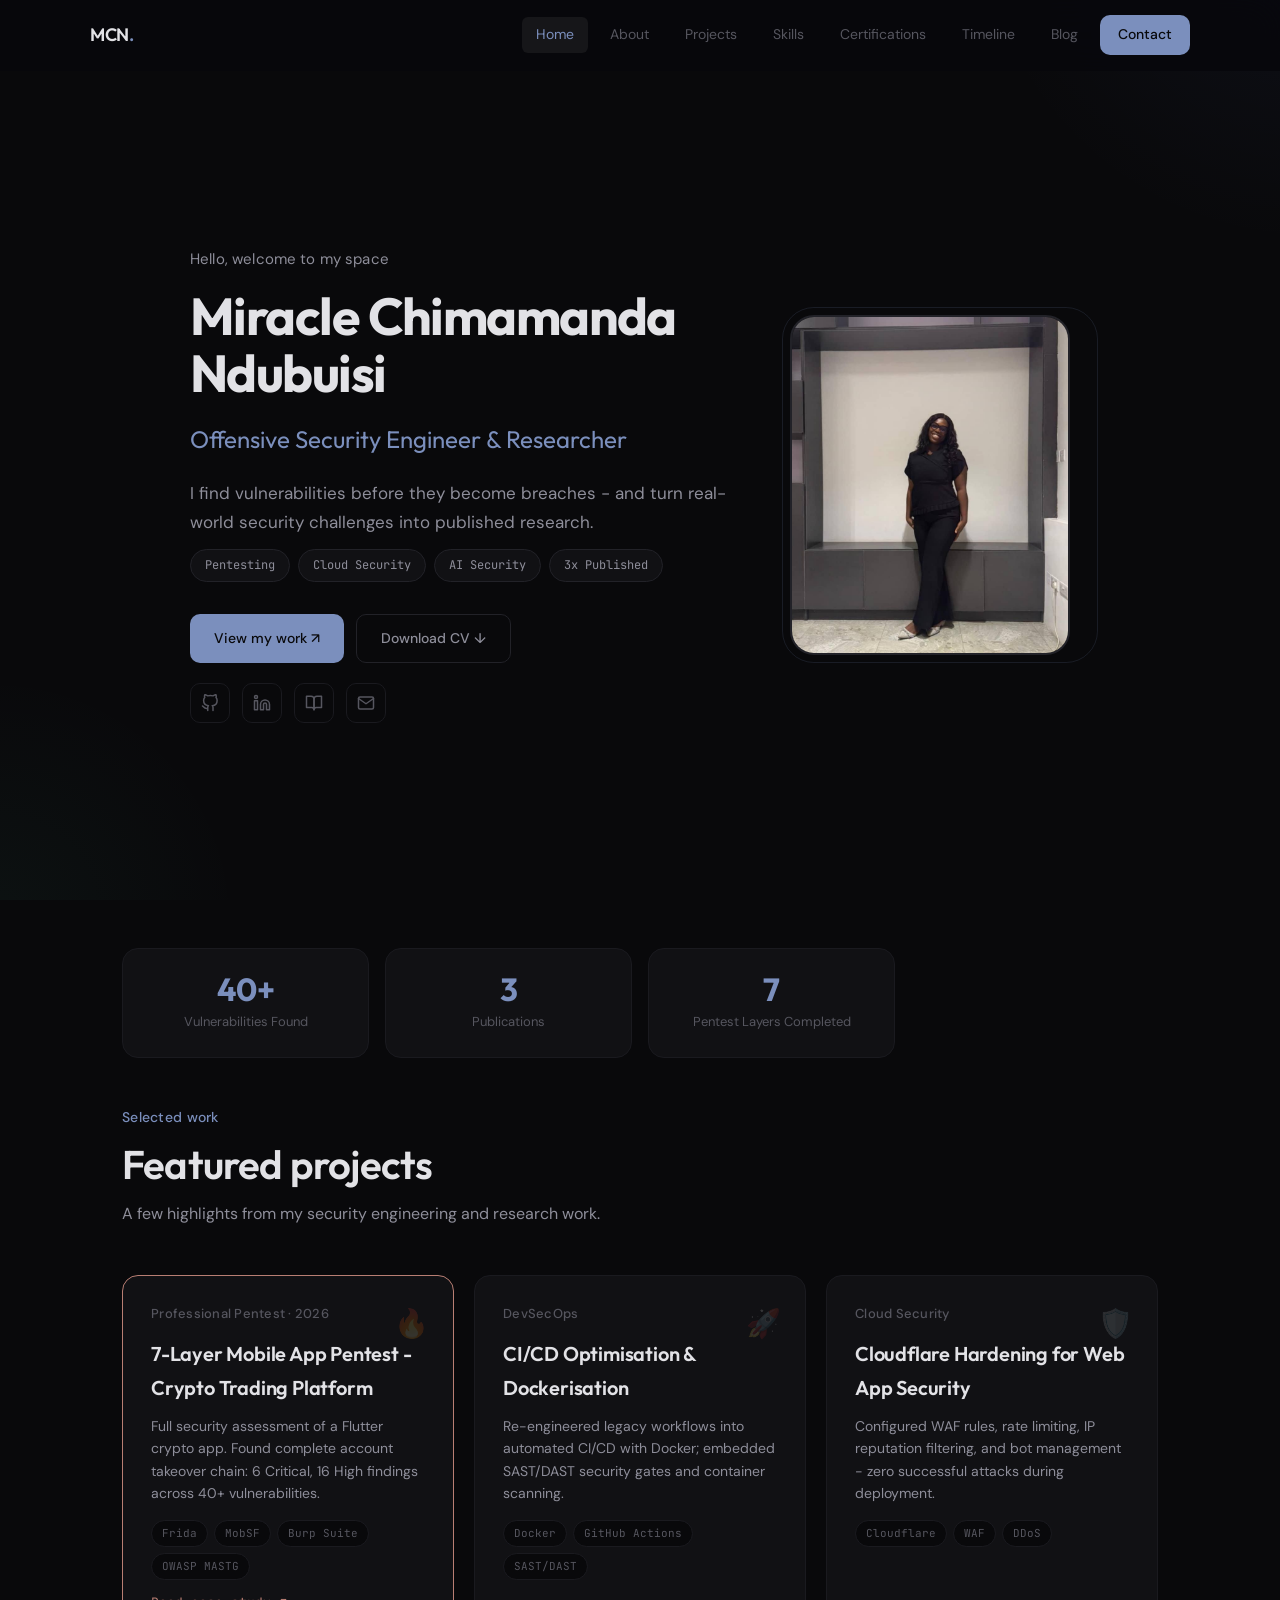
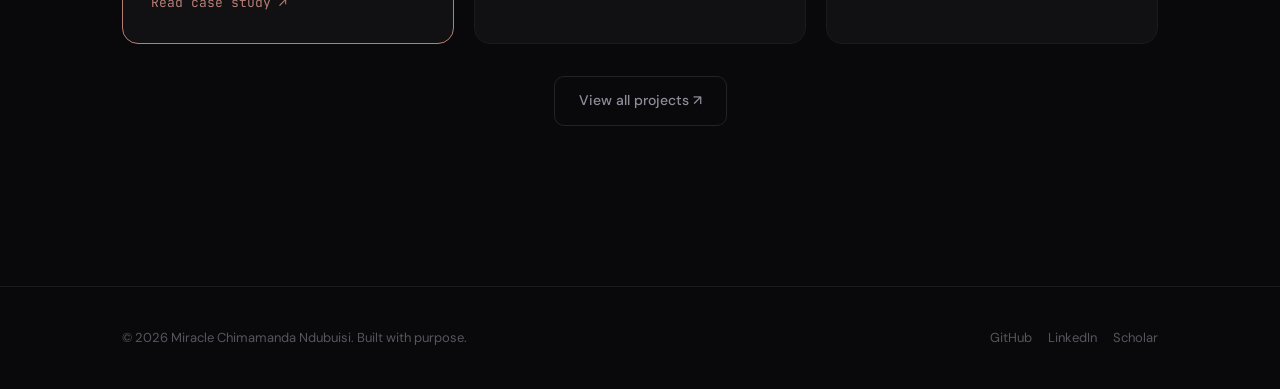
==== index.html @ 76be1806 "Add files via upload Initial portfolio upload" ====
<!DOCTYPE html>
<html lang="en">
<head>
  <meta charset="UTF-8">
  <meta name="viewport" content="width=device-width, initial-scale=1.0">
  <title>Miracle Chimamanda Ndubuisi - Offensive Security Engineer & Researcher</title>
  <meta name="description" content="Offensive Security Engineer & Researcher specializing in penetration testing, AI security, and cloud security.">
  <meta name="keywords" content="security engineer, pentester, researcher, cloud security, cybersecurity">
  <meta property="og:title" content="Miracle Chimamanda Ndubuisi - Offensive Security Engineer & Researcher">
  <meta property="og:description" content="I find vulnerabilities before they become breaches - and turn real-world security challenges into published research.">
  <meta property="og:type" content="website">
  <link rel="stylesheet" href="css/style.css">
  <link rel="icon" href="data:image/svg+xml,<svg xmlns='http://www.w3.org/2000/svg' viewBox='0 0 100 100'><text y='.9em' font-size='90'>🛡️</text></svg>">
</head>
<body>

  <!-- Navigation -->
  <nav class="nav">
    <div class="nav-inner">
      <a href="index.html" class="nav-logo">MCN<span>.</span></a>
      <div class="nav-links">
        <a href="index.html">Home</a>
        <a href="about.html">About</a>
        <a href="projects.html">Projects</a>
        <a href="skills.html">Skills</a>
        <a href="certifications.html">Certifications</a>
        <a href="timeline.html">Timeline</a>
        <a href="blog.html">Blog</a>
        <a href="contact.html" class="nav-cta">Contact</a>
      </div>
      <button class="nav-toggle" aria-label="Menu">
        <span></span><span></span><span></span>
      </button>
    </div>
  </nav>

  <!-- Hero -->
  <section class="hero">
    <div class="container">
      <div class="hero-content">
        <div class="hero-text">
          <p class="hero-greeting">Hello, welcome to my space</p>
          <h1 class="hero-name">Miracle Chimamanda<br>Ndubuisi</h1>
          <p class="hero-title">Offensive Security Engineer & Researcher</p>
          <p class="hero-tagline">
            I find vulnerabilities before they become breaches - and turn real-world security challenges into published research.
          </p>
          <div class="hero-tags">
            <span>Pentesting</span>
            <span>Cloud Security</span>
            <span>AI Security</span>
            <span>3x Published</span>
          </div>
          <div class="hero-actions">
            <a href="projects.html" class="btn btn-primary">View my work ↗</a>
            <a href="assets/resume.pdf" class="btn btn-outline" download>Download CV ↓</a>
          </div>
          <div class="hero-socials">
            <a href="https://github.com/Miminwa" target="_blank" rel="noopener" aria-label="GitHub">
              <svg width="18" height="18" viewBox="0 0 24 24" fill="none" stroke="currentColor" stroke-width="2" stroke-linecap="round" stroke-linejoin="round"><path d="M9 19c-5 1.5-5-2.5-7-3m14 6v-3.87a3.37 3.37 0 0 0-.94-2.61c3.14-.35 6.44-1.54 6.44-7A5.44 5.44 0 0 0 20 4.77 5.07 5.07 0 0 0 19.91 1S18.73.65 16 2.48a13.38 13.38 0 0 0-7 0C6.27.65 5.09 1 5.09 1A5.07 5.07 0 0 0 5 4.77a5.44 5.44 0 0 0-1.5 3.78c0 5.42 3.3 6.61 6.44 7A3.37 3.37 0 0 0 9 18.13V22"/></svg>
            </a>
            <a href="http://www.linkedin.com/in/miracle-ndubuisi" target="_blank" rel="noopener" aria-label="LinkedIn">
              <svg width="18" height="18" viewBox="0 0 24 24" fill="none" stroke="currentColor" stroke-width="2" stroke-linecap="round" stroke-linejoin="round"><path d="M16 8a6 6 0 0 1 6 6v7h-4v-7a2 2 0 0 0-2-2 2 2 0 0 0-2 2v7h-4v-7a6 6 0 0 1 6-6z"/><rect x="2" y="9" width="4" height="12"/><circle cx="4" cy="4" r="2"/></svg>
            </a>
            <a href="https://scholar.google.com/citations?user=nHDebkcAAAAJ" target="_blank" rel="noopener" aria-label="Google Scholar">
              <svg width="18" height="18" viewBox="0 0 24 24" fill="none" stroke="currentColor" stroke-width="2" stroke-linecap="round" stroke-linejoin="round"><path d="M2 3h6a4 4 0 0 1 4 4v14a3 3 0 0 0-3-3H2z"/><path d="M22 3h-6a4 4 0 0 0-4 4v14a3 3 0 0 1 3-3h7z"/></svg>
            </a>
            <a href="mailto:miraclechimamandandubuisibasil@gmail.com" aria-label="Email">
              <svg width="18" height="18" viewBox="0 0 24 24" fill="none" stroke="currentColor" stroke-width="2" stroke-linecap="round" stroke-linejoin="round"><path d="M4 4h16c1.1 0 2 .9 2 2v12c0 1.1-.9 2-2 2H4c-1.1 0-2-.9-2-2V6c0-1.1.9-2 2-2z"/><polyline points="22,6 12,13 2,6"/></svg>
            </a>
          </div>
        </div>
        <div class="hero-photo">
          <img src="assets/profile.jpg" alt="Miracle Chimamanda Ndubuisi">
        </div>
      </div>
    </div>
  </section>

  <!-- Quick Stats -->
  <section class="container">
    <div class="stats-bar fade-in">
      <div class="stat-item">
        <div class="stat-number">40+</div>
        <div class="stat-label">Vulnerabilities Found</div>
      </div>
      <div class="stat-item">
        <div class="stat-number">3</div>
        <div class="stat-label">Publications</div>
      </div>
      <div class="stat-item">
        <div class="stat-number">7</div>
        <div class="stat-label">Pentest Layers Completed</div>
      </div>
    </div>
  </section>

  <!-- Featured Projects Preview -->
  <section class="container" style="padding-bottom: 80px;">
    <div class="section-header fade-in">
      <p class="section-label">Selected work</p>
      <h2 class="section-title">Featured projects</h2>
      <p class="section-desc">A few highlights from my security engineering and research work.</p>
    </div>
    <div class="projects-grid">
      <div class="card project-card fade-in" style="border-color:var(--accent-coral);">
        <div class="project-icon">🔥</div>
        <p class="project-type">Professional Pentest · 2026</p>
        <h3>7-Layer Mobile App Pentest - Crypto Trading Platform</h3>
        <p>Full security assessment of a Flutter crypto app. Found complete account takeover chain: 6 Critical, 16 High findings across 40+ vulnerabilities.</p>
        <div class="project-tags">
          <span>Frida</span>
          <span>MobSF</span>
          <span>Burp Suite</span>
          <span>OWASP MASTG</span>
        </div>
        <a href="case-study-fintech-pentest.html" style="display:inline-block;margin-top:12px;font-family:var(--font-mono);font-size:13px;color:var(--accent-coral);">Read case study &#8599;</a>
      </div>
      <div class="card project-card fade-in">
        <div class="project-icon">🚀</div>
        <p class="project-type">DevSecOps</p>
        <h3>CI/CD Optimisation & Dockerisation</h3>
        <p>Re-engineered legacy workflows into automated CI/CD with Docker; embedded SAST/DAST security gates and container scanning.</p>
        <div class="project-tags">
          <span>Docker</span>
          <span>GitHub Actions</span>
          <span>SAST/DAST</span>
        </div>
      </div>
      <div class="card project-card fade-in">
        <div class="project-icon">🛡️</div>
        <p class="project-type">Cloud Security</p>
        <h3>Cloudflare Hardening for Web App Security</h3>
        <p>Configured WAF rules, rate limiting, IP reputation filtering, and bot management - zero successful attacks during deployment.</p>
        <div class="project-tags">
          <span>Cloudflare</span>
          <span>WAF</span>
          <span>DDoS</span>
        </div>
      </div>
    </div>
    <div style="text-align: center; margin-top: 32px;" class="fade-in">
      <a href="projects.html" class="btn btn-outline">View all projects ↗</a>
    </div>
  </section>

  <!-- Footer -->
  <footer class="footer">
    <div class="footer-inner">
      <p class="footer-text">&copy; <span id="year"></span> Miracle Chimamanda Ndubuisi. Built with purpose.</p>
      <div class="footer-links">
        <a href="https://github.com/Miminwa" target="_blank">GitHub</a>
        <a href="http://www.linkedin.com/in/miracle-ndubuisi" target="_blank">LinkedIn</a>
        <a href="https://scholar.google.com/citations?user=nHDebkcAAAAJ" target="_blank">Scholar</a>
      </div>
    </div>
  </footer>

  <script src="js/main.js"></script>
</body>
</html>
---- css/style.css ----
/* ============================================
   MIRACLE CHIMAMANDA NDUBUISI - PORTFOLIO
   Design: Dark Elegant
   ============================================ */

@import url('https://fonts.googleapis.com/css2?family=Outfit:wght@300;400;500;600;700&family=DM+Sans:ital,wght@0,300;0,400;0,500;0,700;1,400&family=JetBrains+Mono:wght@400;500&display=swap');

/* --- Design Tokens --- */
:root {
  --bg-deep: #09090b;
  --bg-primary: #0c0c0f;
  --bg-card: #111114;
  --bg-elevated: #161619;
  --bg-hover: #1b1b20;

  --text-primary: #e2e2e6;
  --text-secondary: #8e8e9a;
  --text-muted: #56565f;

  --accent-blue: #7b8fbd;
  --accent-teal: #6dab96;
  --accent-purple: #9a8dba;
  --accent-coral: #b87e73;
  --accent-amber: #c4a46a;

  --border: #1a1a1f;
  --border-light: #222228;

  --font-heading: 'Outfit', sans-serif;
  --font-body: 'DM Sans', sans-serif;
  --font-mono: 'JetBrains Mono', monospace;

  --radius-sm: 6px;
  --radius-md: 10px;
  --radius-lg: 16px;
  --radius-xl: 24px;

  --transition: 0.3s cubic-bezier(0.4, 0, 0.2, 1);
  --max-width: 1100px;
}

/* --- Reset & Base --- */
*, *::before, *::after { box-sizing: border-box; margin: 0; padding: 0; }

html {
  scroll-behavior: smooth;
  -webkit-font-smoothing: antialiased;
  -moz-osx-font-smoothing: grayscale;
}

body {
  font-family: var(--font-body);
  background: var(--bg-deep);
  color: var(--text-primary);
  line-height: 1.7;
  font-size: 16px;
  overflow-x: hidden;
}

a { color: var(--accent-blue); text-decoration: none; transition: color var(--transition); }
a:hover { color: var(--accent-teal); }

img { max-width: 100%; display: block; }

::selection { background: var(--accent-blue); color: var(--bg-deep); }

/* --- Scrollbar --- */
::-webkit-scrollbar { width: 6px; }
::-webkit-scrollbar-track { background: var(--bg-deep); }
::-webkit-scrollbar-thumb { background: var(--border-light); border-radius: 3px; }
::-webkit-scrollbar-thumb:hover { background: var(--accent-blue); }

/* --- Navigation --- */
.nav {
  position: fixed;
  top: 0;
  left: 0;
  right: 0;
  z-index: 1000;
  padding: 0 2rem;
  background: rgba(8, 8, 12, 0.85);
  backdrop-filter: blur(20px);
  border-bottom: 1px solid transparent;
  transition: border-color var(--transition), padding var(--transition);
}

.nav.scrolled { border-bottom-color: var(--border); }

.nav-inner {
  max-width: var(--max-width);
  margin: 0 auto;
  display: flex;
  align-items: center;
  justify-content: space-between;
  height: 70px;
}

.nav-logo {
  font-family: var(--font-heading);
  font-weight: 600;
  font-size: 18px;
  color: var(--text-primary);
  letter-spacing: -0.02em;
}

.nav-logo span { color: var(--accent-blue); }

.nav-links { display: flex; gap: 8px; align-items: center; }

.nav-links a {
  font-family: var(--font-body);
  font-size: 14px;
  color: var(--text-muted);
  padding: 6px 14px;
  border-radius: var(--radius-sm);
  transition: all var(--transition);
  font-weight: 400;
}

.nav-links a:hover, .nav-links a.active {
  color: var(--text-primary);
  background: var(--bg-elevated);
}

.nav-links a.active { color: var(--accent-blue); }

.nav-cta {
  background: var(--accent-blue) !important;
  color: var(--bg-deep) !important;
  font-weight: 500 !important;
  padding: 8px 18px !important;
  border-radius: var(--radius-md) !important;
}

.nav-cta:hover { opacity: 0.9; }

/* Mobile menu button */
.nav-toggle {
  display: none;
  background: none;
  border: none;
  cursor: pointer;
  padding: 8px;
}

.nav-toggle span {
  display: block;
  width: 22px;
  height: 2px;
  background: var(--text-secondary);
  margin: 5px 0;
  transition: all var(--transition);
  border-radius: 2px;
}

/* --- Layout --- */
.container {
  max-width: var(--max-width);
  margin: 0 auto;
  padding: 0 2rem;
}

.page { padding-top: 110px; padding-bottom: 80px; min-height: 100vh; }

/* --- Hero Section (index.html) --- */
.hero {
  min-height: 100vh;
  display: flex;
  align-items: center;
  padding-top: 70px;
  position: relative;
  overflow: hidden;
}

.hero::before {
  content: '';
  position: absolute;
  top: -50%;
  right: -30%;
  width: 700px;
  height: 700px;
  background: radial-gradient(circle, rgba(108,140,255,0.06) 0%, transparent 70%);
  pointer-events: none;
}

.hero::after {
  content: '';
  position: absolute;
  bottom: -30%;
  left: -20%;
  width: 500px;
  height: 500px;
  background: radial-gradient(circle, rgba(94,232,183,0.04) 0%, transparent 70%);
  pointer-events: none;
}

.hero-content {
  display: grid;
  grid-template-columns: 1fr 300px;
  gap: 60px;
  align-items: center;
  position: relative;
  z-index: 1;
}

.hero-greeting {
  font-family: var(--font-body);
  font-size: 15px;
  color: var(--text-secondary);
  margin-bottom: 16px;
  letter-spacing: 0.01em;
  font-weight: 400;
  opacity: 0;
  animation: fadeUp 0.6s ease forwards 0.2s;
}

.hero-name {
  font-family: var(--font-heading);
  font-size: clamp(32px, 5vw, 52px);
  font-weight: 700;
  line-height: 1.1;
  letter-spacing: -0.03em;
  margin-bottom: 16px;
  opacity: 0;
  animation: fadeUp 0.6s ease forwards 0.4s;
}

.hero-title {
  font-family: var(--font-heading);
  font-size: clamp(18px, 2.5vw, 24px);
  font-weight: 400;
  color: var(--accent-blue);
  margin-bottom: 20px;
  opacity: 0;
  animation: fadeUp 0.6s ease forwards 0.6s;
}

.hero-tagline {
  font-size: 17px;
  color: var(--text-secondary);
  line-height: 1.7;
  max-width: 540px;
  margin-bottom: 12px;
  opacity: 0;
  animation: fadeUp 0.6s ease forwards 0.8s;
}

.hero-tags {
  display: flex;
  flex-wrap: wrap;
  gap: 8px;
  margin-bottom: 32px;
  opacity: 0;
  animation: fadeUp 0.6s ease forwards 1s;
}

.hero-tags span {
  font-family: var(--font-mono);
  font-size: 12px;
  padding: 5px 14px;
  border-radius: 20px;
  border: 1px solid var(--border-light);
  color: var(--text-secondary);
  background: var(--bg-card);
}

.hero-actions {
  display: flex;
  gap: 12px;
  flex-wrap: wrap;
  opacity: 0;
  animation: fadeUp 0.6s ease forwards 1.2s;
}

.hero-photo {
  position: relative;
  opacity: 0;
  animation: fadeUp 0.8s ease forwards 0.6s;
}

.hero-photo img {
  width: 280px;
  height: 340px;
  object-fit: cover;
  object-position: center top;
  border-radius: var(--radius-xl);
  border: 2px solid var(--border-light);
}

.hero-photo::after {
  content: '';
  position: absolute;
  inset: -8px;
  border-radius: 32px;
  border: 1px solid var(--accent-blue);
  opacity: 0.15;
}

.hero-socials {
  display: flex;
  gap: 12px;
  margin-top: 20px;
  opacity: 0;
  animation: fadeUp 0.6s ease forwards 1.4s;
}

.hero-socials a {
  display: flex;
  align-items: center;
  justify-content: center;
  width: 40px;
  height: 40px;
  border-radius: var(--radius-md);
  border: 1px solid var(--border);
  color: var(--text-muted);
  transition: all var(--transition);
  font-size: 16px;
}

.hero-socials a:hover {
  border-color: var(--accent-blue);
  color: var(--accent-blue);
  background: rgba(108,140,255,0.08);
}

/* --- Buttons --- */
.btn {
  display: inline-flex;
  align-items: center;
  gap: 8px;
  padding: 12px 24px;
  border-radius: var(--radius-md);
  font-family: var(--font-body);
  font-size: 14px;
  font-weight: 500;
  cursor: pointer;
  transition: all var(--transition);
  border: none;
  text-decoration: none;
}

.btn-primary {
  background: var(--accent-blue);
  color: var(--bg-deep);
}

.btn-primary:hover { opacity: 0.88; color: var(--bg-deep); }

.btn-outline {
  background: transparent;
  border: 1px solid var(--border-light);
  color: var(--text-secondary);
}

.btn-outline:hover {
  border-color: var(--accent-blue);
  color: var(--accent-blue);
  background: rgba(108,140,255,0.06);
}

/* --- Section Headers --- */
.section-header {
  margin-bottom: 48px;
}

.section-label {
  font-family: var(--font-body);
  font-size: 14px;
  color: var(--accent-blue);
  letter-spacing: 0.02em;
  font-weight: 500;
  margin-bottom: 10px;
}

.section-title {
  font-family: var(--font-heading);
  font-size: clamp(28px, 4vw, 40px);
  font-weight: 600;
  letter-spacing: -0.02em;
  line-height: 1.2;
}

.section-desc {
  color: var(--text-secondary);
  font-size: 16px;
  margin-top: 12px;
  max-width: 600px;
}

/* --- Cards --- */
.card {
  background: var(--bg-card);
  border: 1px solid var(--border);
  border-radius: var(--radius-lg);
  padding: 28px;
  transition: all var(--transition);
}

.card:hover {
  border-color: var(--border-light);
  transform: translateY(-2px);
  background: var(--bg-elevated);
}

/* --- Project Cards --- */
.projects-grid {
  display: grid;
  grid-template-columns: repeat(auto-fill, minmax(320px, 1fr));
  gap: 20px;
}

.project-card { position: relative; overflow: hidden; }

.project-card .project-type {
  font-family: var(--font-body);
  font-size: 13px;
  color: var(--text-muted);
  letter-spacing: 0.02em;
  font-weight: 500;
  margin-bottom: 12px;
}

.project-card h3 {
  font-family: var(--font-heading);
  font-size: 20px;
  font-weight: 600;
  margin-bottom: 10px;
  letter-spacing: -0.01em;
}

.project-card p {
  color: var(--text-secondary);
  font-size: 14px;
  line-height: 1.6;
  margin-bottom: 16px;
}

.project-tags {
  display: flex;
  flex-wrap: wrap;
  gap: 6px;
}

.project-tags span {
  font-family: var(--font-mono);
  font-size: 11px;
  padding: 3px 10px;
  border-radius: 14px;
  background: var(--bg-deep);
  color: var(--text-muted);
  border: 1px solid var(--border);
}

.project-card .project-icon {
  position: absolute;
  top: 24px;
  right: 24px;
  font-size: 28px;
  opacity: 0.15;
}

/* --- Skills Section --- */
.skills-grid {
  display: grid;
  grid-template-columns: repeat(auto-fill, minmax(300px, 1fr));
  gap: 20px;
}

.skill-category h3 {
  font-family: var(--font-heading);
  font-size: 18px;
  font-weight: 500;
  margin-bottom: 20px;
  display: flex;
  align-items: center;
  gap: 10px;
}

.skill-category h3 .icon {
  display: inline-flex;
  align-items: center;
  justify-content: center;
  width: 32px;
  height: 32px;
  border-radius: var(--radius-sm);
  font-size: 16px;
}

.skill-item {
  display: flex;
  align-items: center;
  justify-content: space-between;
  padding: 10px 0;
  border-bottom: 1px solid var(--border);
}

.skill-item:last-child { border-bottom: none; }

.skill-item .skill-name {
  font-size: 14px;
  color: var(--text-secondary);
}

.skill-bar {
  width: 100px;
  height: 4px;
  background: var(--bg-deep);
  border-radius: 2px;
  overflow: hidden;
}

.skill-bar-fill {
  height: 100%;
  border-radius: 2px;
  transition: width 1s ease;
}

/* --- Timeline --- */
.timeline { position: relative; padding-left: 32px; }

.timeline::before {
  content: '';
  position: absolute;
  left: 7px;
  top: 0;
  bottom: 0;
  width: 1px;
  background: linear-gradient(to bottom, var(--accent-blue), var(--border), transparent);
}

.timeline-item {
  position: relative;
  padding-bottom: 40px;
}

.timeline-item:last-child { padding-bottom: 0; }

.timeline-item::before {
  content: '';
  position: absolute;
  left: -29px;
  top: 6px;
  width: 10px;
  height: 10px;
  border-radius: 50%;
  background: var(--accent-blue);
  border: 2px solid var(--bg-deep);
  box-shadow: 0 0 0 3px rgba(108,140,255,0.2);
}

.timeline-date {
  font-family: var(--font-body);
  font-size: 13px;
  color: var(--text-muted);
  margin-bottom: 6px;
  font-weight: 500;
}

.timeline-title {
  font-family: var(--font-heading);
  font-size: 18px;
  font-weight: 600;
  margin-bottom: 4px;
}

.timeline-company {
  font-size: 14px;
  color: var(--accent-blue);
  margin-bottom: 10px;
}

.timeline-desc {
  font-size: 14px;
  color: var(--text-secondary);
  line-height: 1.6;
}

.timeline-desc li {
  margin-bottom: 4px;
  list-style: none;
  position: relative;
  padding-left: 16px;
}

.timeline-desc li::before {
  content: '›';
  position: absolute;
  left: 0;
  color: var(--accent-blue);
  font-weight: 700;
}

/* --- Certifications --- */
.cert-grid {
  display: grid;
  grid-template-columns: repeat(auto-fill, minmax(280px, 1fr));
  gap: 16px;
}

.cert-card {
  display: flex;
  align-items: flex-start;
  gap: 16px;
}

.cert-icon {
  width: 44px;
  height: 44px;
  border-radius: var(--radius-md);
  display: flex;
  align-items: center;
  justify-content: center;
  font-size: 20px;
  flex-shrink: 0;
}

.cert-info h4 {
  font-family: var(--font-heading);
  font-size: 15px;
  font-weight: 500;
  margin-bottom: 4px;
}

.cert-info p {
  font-size: 13px;
  color: var(--text-muted);
}

/* --- Blog --- */
.blog-grid {
  display: grid;
  grid-template-columns: repeat(auto-fill, minmax(320px, 1fr));
  gap: 20px;
}

.blog-card .blog-date {
  font-family: var(--font-body);
  font-size: 13px;
  color: var(--text-muted);
  margin-bottom: 10px;
  font-weight: 500;
}

.blog-card h3 {
  font-family: var(--font-heading);
  font-size: 18px;
  font-weight: 500;
  margin-bottom: 8px;
}

.blog-card p {
  font-size: 14px;
  color: var(--text-secondary);
  line-height: 1.6;
}

.blog-card .blog-tag {
  display: inline-block;
  margin-top: 14px;
  font-family: var(--font-mono);
  font-size: 11px;
  padding: 3px 10px;
  border-radius: 12px;
  background: rgba(108,140,255,0.1);
  color: var(--accent-blue);
}

/* --- Contact --- */
.contact-grid {
  display: grid;
  grid-template-columns: 1fr 1fr;
  gap: 40px;
}

.contact-info-item {
  display: flex;
  align-items: flex-start;
  gap: 14px;
  margin-bottom: 24px;
}

.contact-info-item .ci-icon {
  width: 44px;
  height: 44px;
  border-radius: var(--radius-md);
  background: var(--bg-elevated);
  border: 1px solid var(--border);
  display: flex;
  align-items: center;
  justify-content: center;
  color: var(--accent-blue);
  font-size: 18px;
  flex-shrink: 0;
}

.contact-info-item h4 {
  font-family: var(--font-heading);
  font-size: 14px;
  font-weight: 500;
  margin-bottom: 2px;
}

.contact-info-item p {
  font-size: 14px;
  color: var(--text-secondary);
}

.contact-form { display: flex; flex-direction: column; gap: 16px; }

.contact-form input,
.contact-form textarea {
  background: var(--bg-card);
  border: 1px solid var(--border);
  border-radius: var(--radius-md);
  padding: 14px 18px;
  color: var(--text-primary);
  font-family: var(--font-body);
  font-size: 14px;
  transition: border-color var(--transition);
  outline: none;
  resize: vertical;
}

.contact-form input:focus,
.contact-form textarea:focus {
  border-color: var(--accent-blue);
}

.contact-form input::placeholder,
.contact-form textarea::placeholder {
  color: var(--text-muted);
}

/* --- Stats Bar --- */
.stats-bar {
  display: grid;
  grid-template-columns: repeat(4, 1fr);
  gap: 16px;
  margin: 48px 0;
}

.stat-item {
  text-align: center;
  padding: 24px 16px;
  background: var(--bg-card);
  border: 1px solid var(--border);
  border-radius: var(--radius-lg);
}

.stat-number {
  font-family: var(--font-heading);
  font-size: 32px;
  font-weight: 700;
  color: var(--accent-blue);
  line-height: 1;
  margin-bottom: 6px;
}

.stat-label {
  font-size: 13px;
  color: var(--text-muted);
}

/* --- Publications --- */
.pub-item {
  padding: 20px 0;
  border-bottom: 1px solid var(--border);
}

.pub-item:last-child { border-bottom: none; }

.pub-badge {
  display: inline-block;
  font-family: var(--font-mono);
  font-size: 11px;
  padding: 2px 10px;
  border-radius: 12px;
  margin-bottom: 8px;
}

.pub-badge.published { background: rgba(94,232,183,0.1); color: var(--accent-teal); }
.pub-badge.review { background: rgba(240,185,85,0.1); color: var(--accent-amber); }

.pub-title {
  font-family: var(--font-heading);
  font-size: 16px;
  font-weight: 500;
  margin-bottom: 6px;
}

.pub-authors { font-size: 14px; color: var(--text-secondary); margin-bottom: 4px; }
.pub-journal { font-size: 13px; color: var(--text-muted); font-style: italic; }

/* --- Footer --- */
.footer {
  border-top: 1px solid var(--border);
  padding: 40px 0;
  margin-top: 80px;
}

.footer-inner {
  max-width: var(--max-width);
  margin: 0 auto;
  padding: 0 2rem;
  display: flex;
  justify-content: space-between;
  align-items: center;
}

.footer-text {
  font-size: 13px;
  color: var(--text-muted);
}

.footer-links { display: flex; gap: 16px; }

.footer-links a {
  font-size: 13px;
  color: var(--text-muted);
  transition: color var(--transition);
}

.footer-links a:hover { color: var(--accent-blue); }

/* --- Animations --- */
@keyframes fadeUp {
  from { opacity: 0; transform: translateY(20px); }
  to { opacity: 1; transform: translateY(0); }
}

.fade-in {
  opacity: 0;
  transform: translateY(20px);
  transition: opacity 0.6s ease, transform 0.6s ease;
}

.fade-in.visible {
  opacity: 1;
  transform: translateY(0);
}

/* --- Responsive --- */
@media (max-width: 768px) {
  .hero-content {
    grid-template-columns: 1fr;
    text-align: center;
    gap: 40px;
  }

  .hero-photo { order: -1; margin: 0 auto; }
  .hero-photo img { width: 200px; height: 240px; }
  .hero-tags { justify-content: center; }
  .hero-actions { justify-content: center; }
  .hero-socials { justify-content: center; }
  .hero-tagline { margin-left: auto; margin-right: auto; }

  .nav-links { display: none; }
  .nav-links.open {
    display: flex;
    flex-direction: column;
    position: absolute;
    top: 70px;
    left: 0;
    right: 0;
    background: var(--bg-deep);
    border-bottom: 1px solid var(--border);
    padding: 16px 24px;
    gap: 4px;
  }
  .nav-toggle { display: block; }

  .contact-grid { grid-template-columns: 1fr; }
  .stats-bar { grid-template-columns: repeat(2, 1fr); }
  .projects-grid { grid-template-columns: 1fr; }
}

@media (max-width: 480px) {
  .container { padding: 0 1.25rem; }
  .stats-bar { grid-template-columns: 1fr; }
}
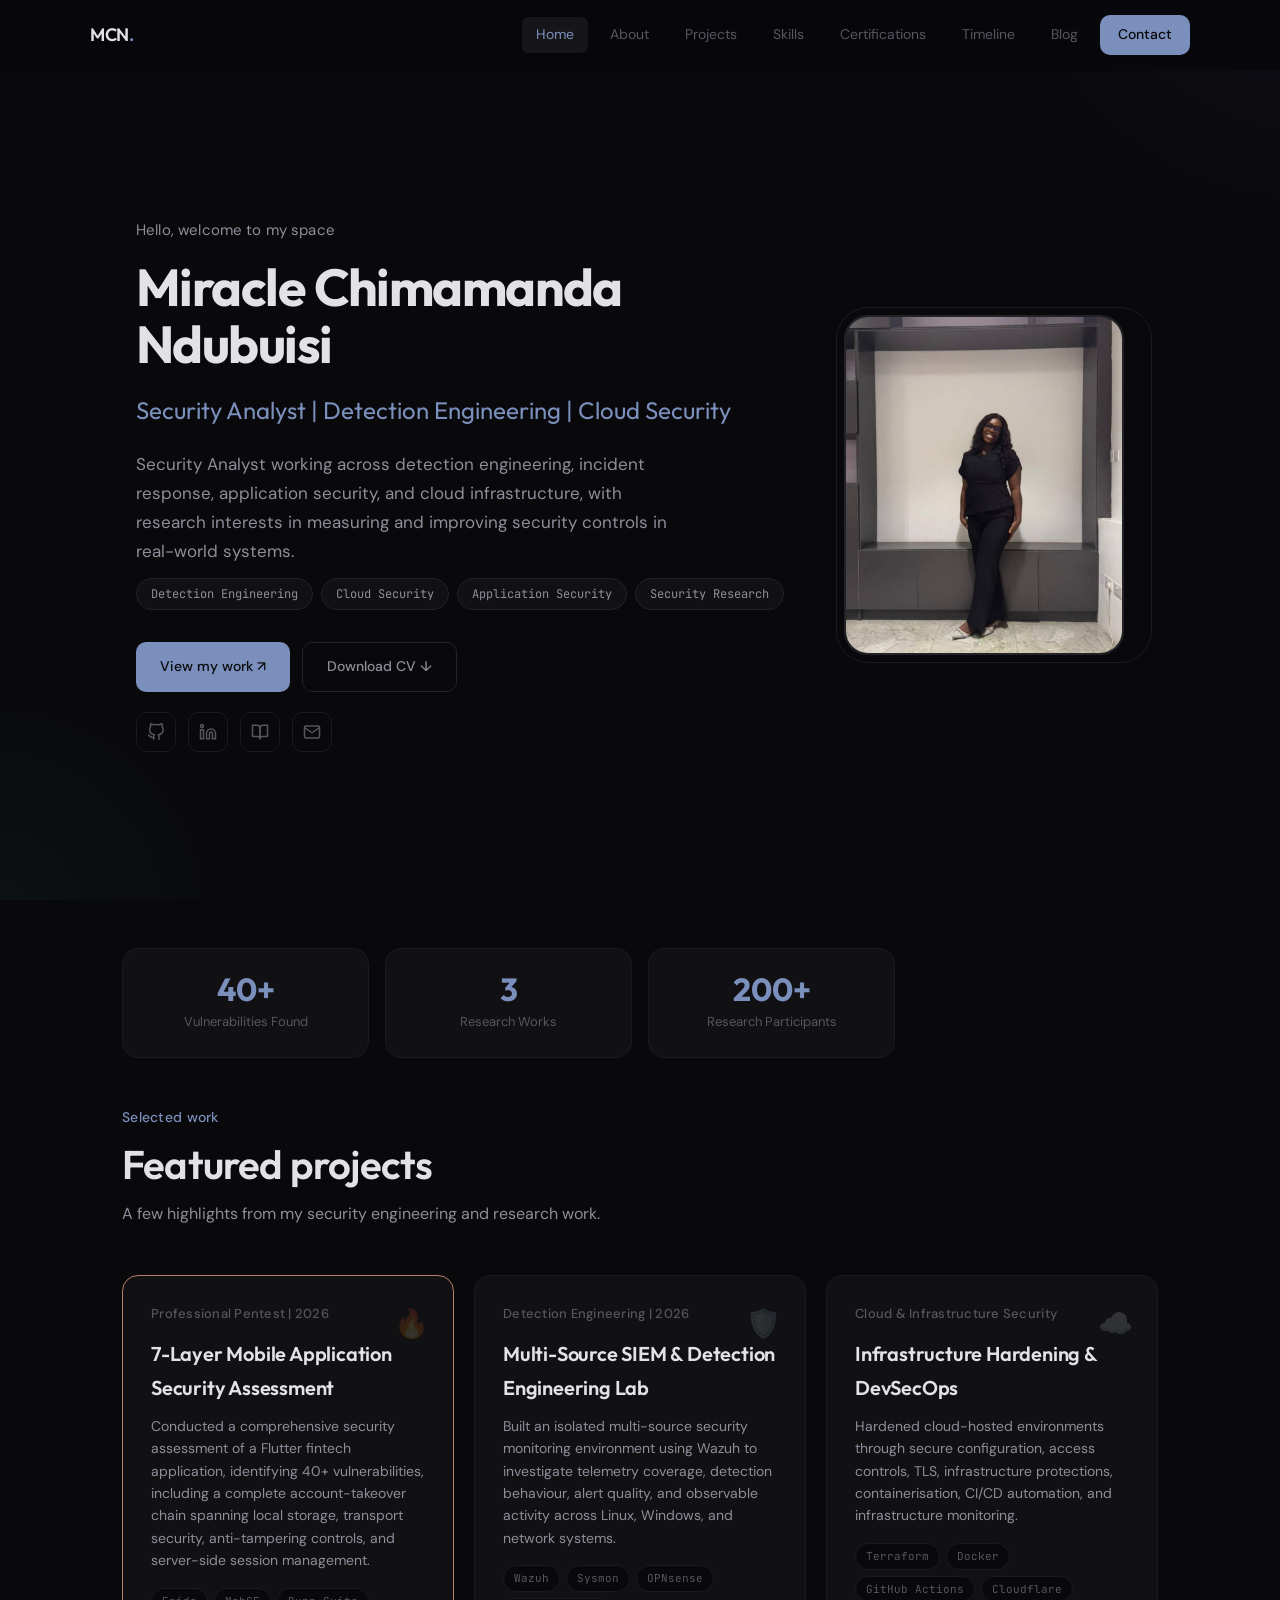
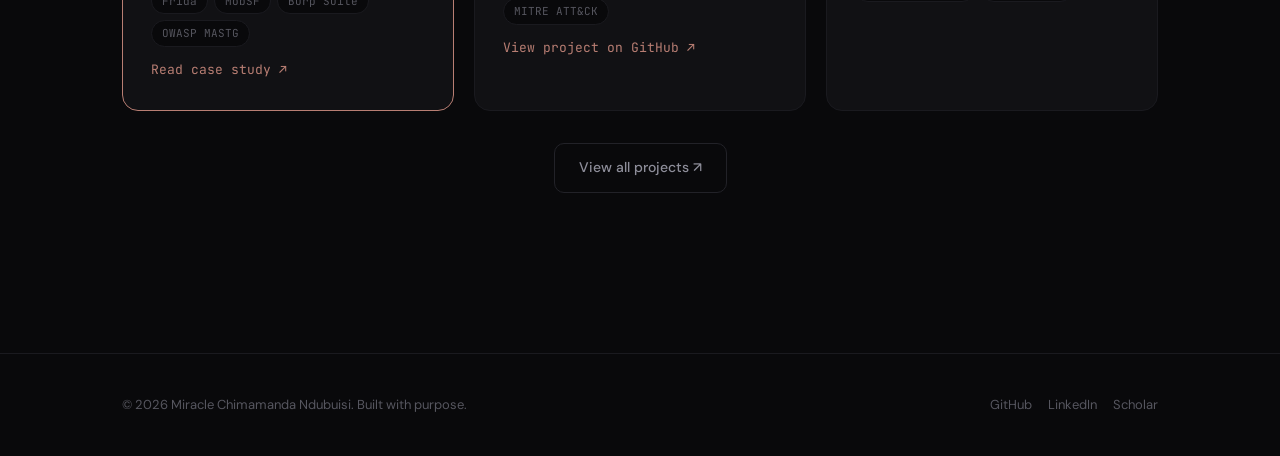
==== commit efa28111: "Reframe homepage around security analyst positioning Shift the site's headline identity from "Offens" ====
--- a/index.html
+++ b/index.html
@@ -3,11 +3,11 @@
 <head>
   <meta charset="UTF-8">
   <meta name="viewport" content="width=device-width, initial-scale=1.0">
-  <title>Miracle Chimamanda Ndubuisi - Offensive Security Engineer & Researcher</title>
-  <meta name="description" content="Offensive Security Engineer & Researcher specializing in penetration testing, AI security, and cloud security.">
-  <meta name="keywords" content="security engineer, pentester, researcher, cloud security, cybersecurity">
-  <meta property="og:title" content="Miracle Chimamanda Ndubuisi - Offensive Security Engineer & Researcher">
-  <meta property="og:description" content="I find vulnerabilities before they become breaches - and turn real-world security challenges into published research.">
+  <title>Miracle Chimamanda Ndubuisi - Security Analyst | Detection Engineering | Cloud Security</title>
+  <meta name="description" content="Security Analyst working across detection engineering, incident response, application security, and cloud infrastructure, with research interests in measuring and improving security controls in real-world systems.">
+  <meta name="keywords" content="security analyst, detection engineering, cloud security, application security, incident response, digital forensics, security research, cybersecurity">
+  <meta property="og:title" content="Miracle Chimamanda Ndubuisi - Security Analyst | Detection Engineering | Cloud Security">
+  <meta property="og:description" content="Security Analyst working across detection engineering, incident response, application security, and cloud infrastructure, with research interests in measuring and improving security controls in real-world systems.">
   <meta property="og:type" content="website">
   <link rel="stylesheet" href="css/style.css">
   <link rel="icon" href="data:image/svg+xml,<svg xmlns='http://www.w3.org/2000/svg' viewBox='0 0 100 100'><text y='.9em' font-size='90'>🛡️</text></svg>">
@@ -41,15 +41,15 @@
         <div class="hero-text">
           <p class="hero-greeting">Hello, welcome to my space</p>
           <h1 class="hero-name">Miracle Chimamanda<br>Ndubuisi</h1>
-          <p class="hero-title">Offensive Security Engineer & Researcher</p>
+          <p class="hero-title">Security Analyst | Detection Engineering | Cloud Security</p>
           <p class="hero-tagline">
-            I find vulnerabilities before they become breaches - and turn real-world security challenges into published research.
+  Security Analyst working across detection engineering, incident response, application security, and cloud infrastructure, with research interests in measuring and improving security controls in real-world systems.
           </p>
           <div class="hero-tags">
-            <span>Pentesting</span>
+            <span>Detection Engineering</span>
             <span>Cloud Security</span>
-            <span>AI Security</span>
-            <span>3x Published</span>
+            <span>Application Security</span>
+            <span>Security Research</span>
           </div>
           <div class="hero-actions">
             <a href="projects.html" class="btn btn-primary">View my work ↗</a>
@@ -86,11 +86,11 @@
       </div>
       <div class="stat-item">
         <div class="stat-number">3</div>
-        <div class="stat-label">Publications</div>
+        <div class="stat-label">Research Works</div>
       </div>
       <div class="stat-item">
-        <div class="stat-number">7</div>
-        <div class="stat-label">Pentest Layers Completed</div>
+        <div class="stat-number">200+</div>
+        <div class="stat-label">Research Participants</div>
       </div>
     </div>
   </section>
@@ -105,43 +105,49 @@
     <div class="projects-grid">
       <div class="card project-card fade-in" style="border-color:var(--accent-coral);">
         <div class="project-icon">🔥</div>
-        <p class="project-type">Professional Pentest · 2026</p>
-        <h3>7-Layer Mobile App Pentest - Crypto Trading Platform</h3>
-        <p>Full security assessment of a Flutter crypto app. Found complete account takeover chain: 6 Critical, 16 High findings across 40+ vulnerabilities.</p>
-        <div class="project-tags">
-          <span>Frida</span>
-          <span>MobSF</span>
-          <span>Burp Suite</span>
-          <span>OWASP MASTG</span>
-        </div>
-        <a href="case-study-fintech-pentest.html" style="display:inline-block;margin-top:12px;font-family:var(--font-mono);font-size:13px;color:var(--accent-coral);">Read case study &#8599;</a>
-      </div>
-      <div class="card project-card fade-in">
-        <div class="project-icon">🚀</div>
-        <p class="project-type">DevSecOps</p>
-        <h3>CI/CD Optimisation & Dockerisation</h3>
-        <p>Re-engineered legacy workflows into automated CI/CD with Docker; embedded SAST/DAST security gates and container scanning.</p>
-        <div class="project-tags">
-          <span>Docker</span>
-          <span>GitHub Actions</span>
-          <span>SAST/DAST</span>
-        </div>
-      </div>
-      <div class="card project-card fade-in">
-        <div class="project-icon">🛡️</div>
-        <p class="project-type">Cloud Security</p>
-        <h3>Cloudflare Hardening for Web App Security</h3>
-        <p>Configured WAF rules, rate limiting, IP reputation filtering, and bot management - zero successful attacks during deployment.</p>
-        <div class="project-tags">
-          <span>Cloudflare</span>
-          <span>WAF</span>
-          <span>DDoS</span>
-        </div>
-      </div>
+        <p class="project-type">Professional Pentest | 2026</p>
+        <h3>7-Layer Mobile Application Security Assessment</h3>
+    <p>Conducted a comprehensive security assessment of a Flutter fintech application, identifying 40+ vulnerabilities, including a complete account-takeover chain spanning local storage, transport security, anti-tampering controls, and server-side session management.</p>
+    <div class="project-tags">
+      <span>Frida</span>
+      <span>MobSF</span>
+      <span>Burp Suite</span>
+      <span>OWASP MASTG</span>
     </div>
-    <div style="text-align: center; margin-top: 32px;" class="fade-in">
-      <a href="projects.html" class="btn btn-outline">View all projects ↗</a>
+    <a href="case-study-fintech-pentest.html" style="display:inline-block;margin-top:12px;font-family:var(--font-mono);font-size:13px;color:var(--accent-coral);">Read case study &#8599;</a>
+  </div>
+
+  <div class="card project-card fade-in">
+    <div class="project-icon">🛡️</div>
+    <p class="project-type">Detection Engineering | 2026</p>
+    <h3>Multi-Source SIEM & Detection Engineering Lab</h3>
+    <p>Built an isolated multi-source security monitoring environment using Wazuh to investigate telemetry coverage, detection behaviour, alert quality, and observable activity across Linux, Windows, and network systems.</p>
+    <div class="project-tags">
+      <span>Wazuh</span>
+      <span>Sysmon</span>
+      <span>OPNsense</span>
+      <span>MITRE ATT&amp;CK</span>
     </div>
+    <a href="https://github.com/Miminwa/soc-siem-lab" target="_blank" rel="noopener noreferrer" style="display:inline-block;margin-top:12px;font-family:var(--font-mono);font-size:13px;color:var(--accent-coral);">View project on GitHub &#8599;</a>
+  </div>
+
+  <div class="card project-card fade-in">
+    <div class="project-icon">☁️</div>
+    <p class="project-type">Cloud & Infrastructure Security</p>
+    <h3>Infrastructure Hardening & DevSecOps</h3>
+    <p>Hardened cloud-hosted environments through secure configuration, access controls, TLS, infrastructure protections, containerisation, CI/CD automation, and infrastructure monitoring.</p>
+    <div class="project-tags">
+      <span>Terraform</span>
+      <span>Docker</span>
+      <span>GitHub Actions</span>
+      <span>Cloudflare</span>
+    </div>
+  </div>
+</div>
+
+<div style="text-align: center; margin-top: 32px;" class="fade-in">
+  <a href="projects.html" class="btn btn-outline">View all projects ↗</a>
+</div>
   </section>
 
   <!-- Footer -->
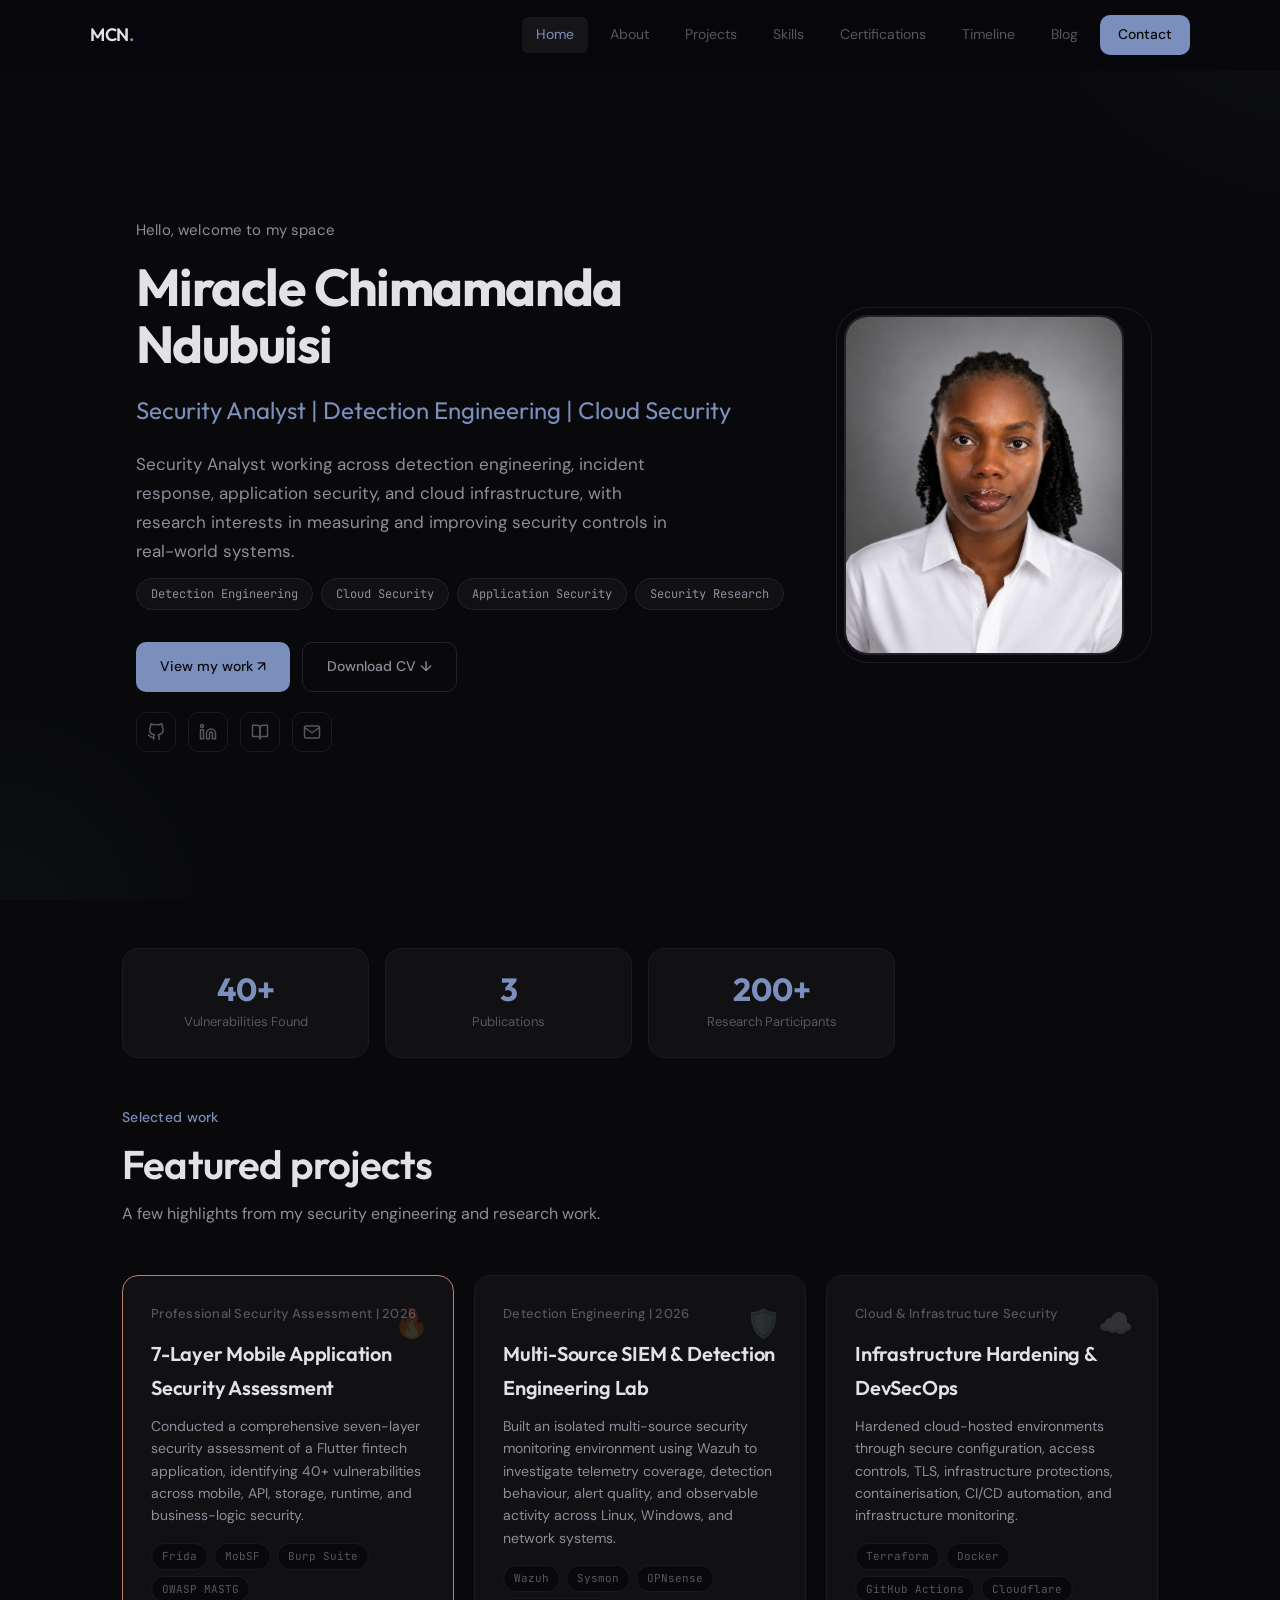
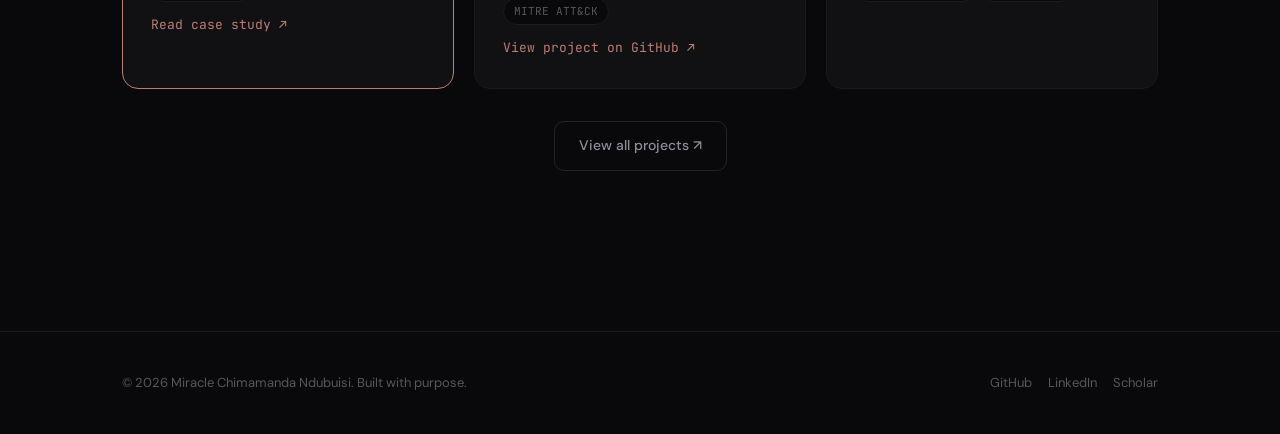
==== commit 3e1c6789: "Refine portfolio research positioning" ====
--- a/index.html
+++ b/index.html
@@ -86,7 +86,7 @@
       </div>
       <div class="stat-item">
         <div class="stat-number">3</div>
-        <div class="stat-label">Research Works</div>
+        <div class="stat-label">Publications</div>
       </div>
       <div class="stat-item">
         <div class="stat-number">200+</div>
@@ -105,9 +105,9 @@
     <div class="projects-grid">
       <div class="card project-card fade-in" style="border-color:var(--accent-coral);">
         <div class="project-icon">🔥</div>
-        <p class="project-type">Professional Pentest | 2026</p>
+        <p class="project-type">Professional Security Assessment | 2026</p>
         <h3>7-Layer Mobile Application Security Assessment</h3>
-    <p>Conducted a comprehensive security assessment of a Flutter fintech application, identifying 40+ vulnerabilities, including a complete account-takeover chain spanning local storage, transport security, anti-tampering controls, and server-side session management.</p>
+    <p>Conducted a comprehensive seven-layer security assessment of a Flutter fintech application, identifying 40+ vulnerabilities across mobile, API, storage, runtime, and business-logic security.</p>
     <div class="project-tags">
       <span>Frida</span>
       <span>MobSF</span>
--- a/css/style.css
+++ b/css/style.css
@@ -179,7 +179,7 @@
   right: -30%;
   width: 700px;
   height: 700px;
-  background: radial-gradient(circle, rgba(108,140,255,0.06) 0%, transparent 70%);
+  background: radial-gradient(circle, rgba(123,143,189,0.06) 0%, transparent 70%);
   pointer-events: none;
 }
 
@@ -190,7 +190,7 @@
   left: -20%;
   width: 500px;
   height: 500px;
-  background: radial-gradient(circle, rgba(94,232,183,0.04) 0%, transparent 70%);
+  background: radial-gradient(circle, rgba(109,171,150,0.04) 0%, transparent 70%);
   pointer-events: none;
 }
 
@@ -320,7 +320,7 @@
 .hero-socials a:hover {
   border-color: var(--accent-blue);
   color: var(--accent-blue);
-  background: rgba(108,140,255,0.08);
+  background: rgba(123,143,189,0.08);
 }
 
 /* --- Buttons --- */
@@ -501,19 +501,6 @@
   color: var(--text-secondary);
 }
 
-.skill-bar {
-  width: 100px;
-  height: 4px;
-  background: var(--bg-deep);
-  border-radius: 2px;
-  overflow: hidden;
-}
-
-.skill-bar-fill {
-  height: 100%;
-  border-radius: 2px;
-  transition: width 1s ease;
-}
 
 /* --- Timeline --- */
 .timeline { position: relative; padding-left: 32px; }
